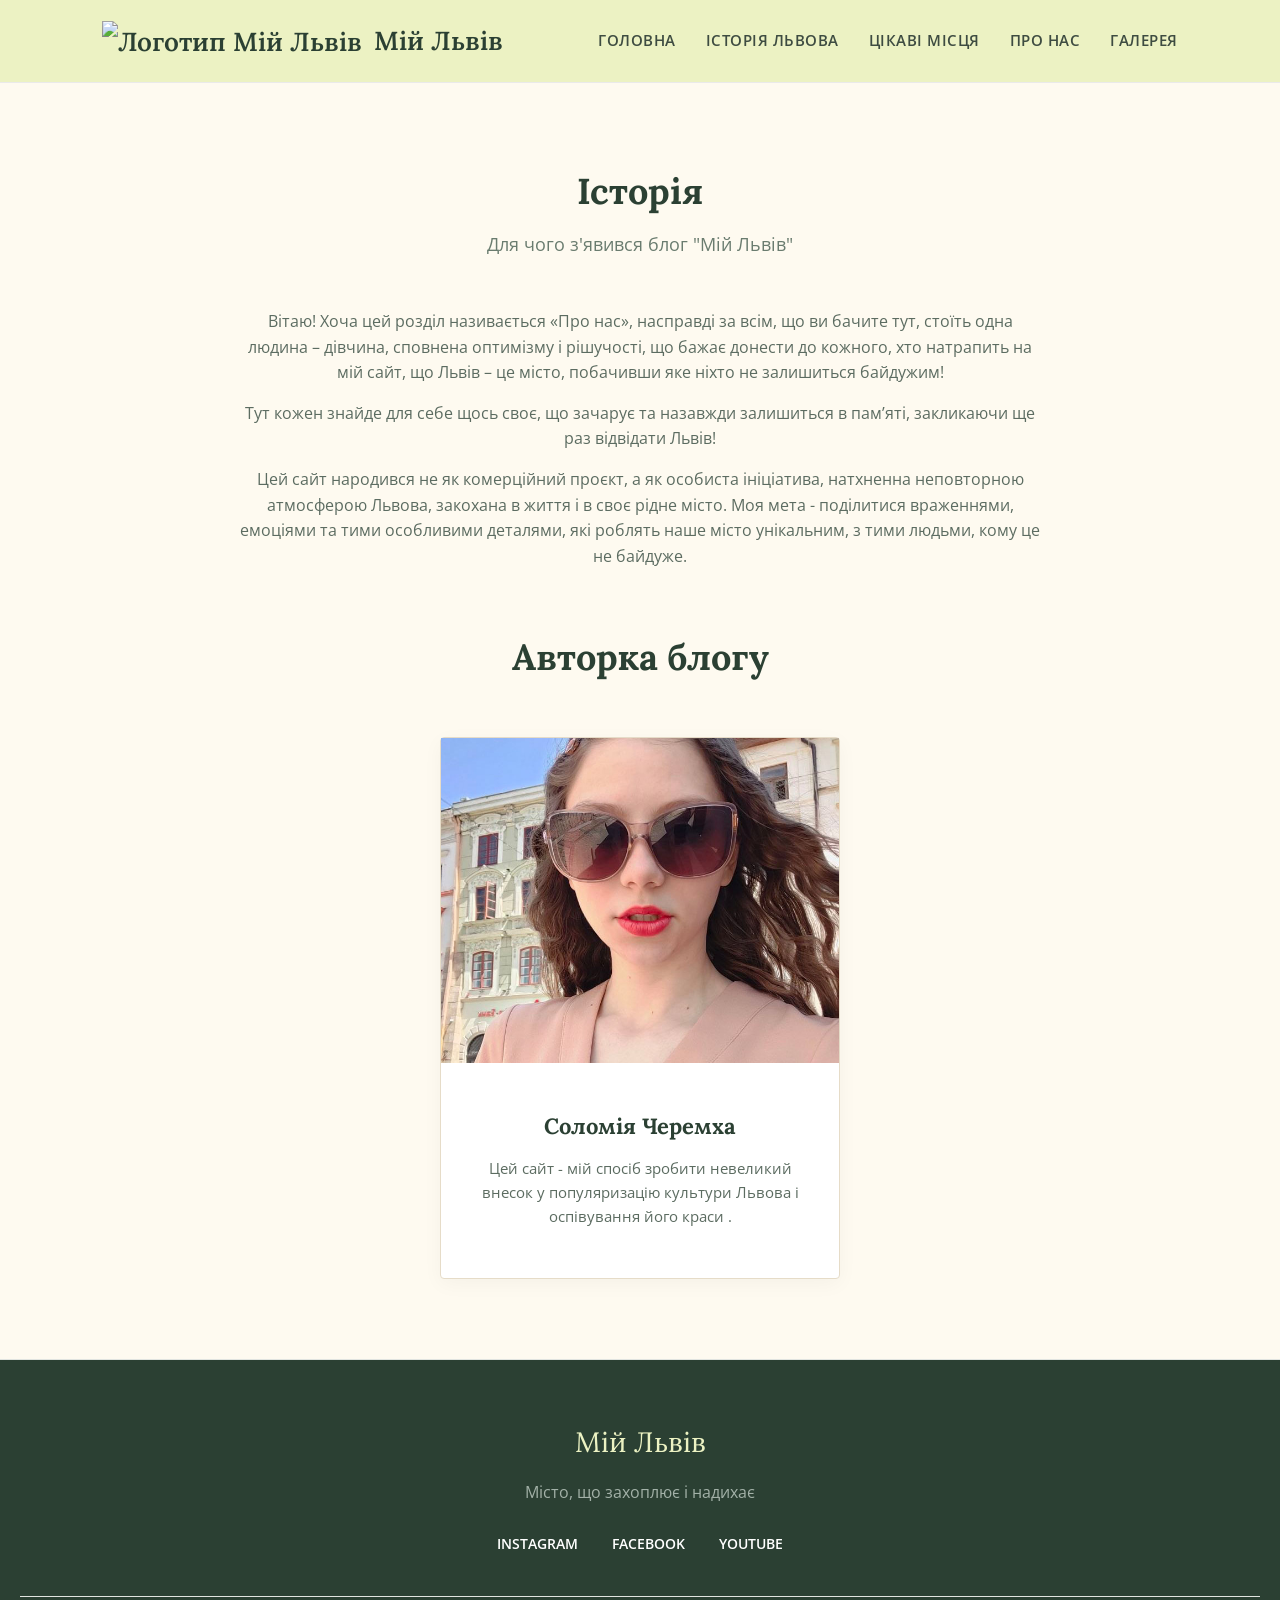
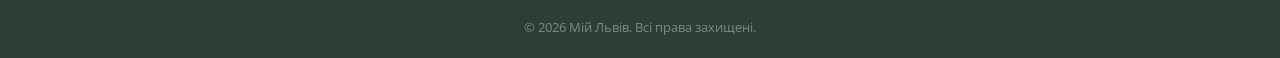
==== about.html @ 12760fdb "Add files via upload" ====
<!DOCTYPE html>
<html lang="uk">
<head>
    <meta charset="UTF-8">
    <meta name="viewport" content="width=device-width, initial-scale=1.0">
    <title>Авторка блогу</title>
    <link rel="stylesheet" href="style.css">
    <link href="https://fonts.googleapis.com/css2?family=Lora:ital,wght@0,400;0,600;1,400&family=Open+Sans:wght@300;400;600&display=swap" rel="stylesheet">
</head>
<body>

    <header>
        <div class="logo">
        <a href="index.html" class="logo-link">
            <img src="img/logo.png" alt="Логотип Мій Львів" class="logo-img">
            <span>Мій Львів</span>
        </a>
		</div>
        <nav>
            <ul>
                <li><a href="index.html">Головна</a></li>
                <li><a href="history.html">Історія Львова</a></li>
                <li class="dropdown">
                    <a href="places.html">Цікаві місця</a>
                    <ul class="submenu">
							<li><a href="places.html?category=Парки">Парки</a></li>
							<li><a href="places.html?category=Заклади">Заклади</a></li>
							<li><a href="places.html?category=Архітектура">Архітектура</a></li>
                    </ul>
                </li>
                <li><a href="about.html">Про нас</a></li>
                <li class="dropdown">
                    <a href="gallery.html">Галерея</a>
                    <ul class="submenu">
                        <li><a href="gallery.html?category=photo">Фотографії</a></li>
                        <li><a href="gallery.html?category=video">Відео</a></li>
                    </ul>
                </li>
            </ul>
        </nav>
    </header>

    <main class="container">
        
        <div class="section-title">
            <h2>Історія</h2>
            <p>Для чого з'явився блог "Мій Львів"</p>
        </div>
        
        <div style="max-width: 800px; margin: 0 auto 60px; text-align: center; color: #5c6c61; font-size: 16px;">
            <p style="margin-bottom: 15px;">Вітаю! Хоча цей розділ називається «Про нас», насправді за всім, що ви бачите тут, стоїть одна людина – дівчина, сповнена оптимізму і рішучості, що бажає донести до кожного, хто натрапить на мій сайт, що Львів – це місто, побачивши яке ніхто не залишиться байдужим! </p> 
			<p style="margin-bottom: 15px;">Тут кожен знайде для себе щось своє, що зачарує та назавжди залишиться в пам’яті, закликаючи ще раз відвідати Львів!</p>
            <p>Цей сайт народився не як комерційний проєкт, а як особиста ініціатива, натхненна неповторною атмосферою Львова, закохана в життя і в своє рідне місто.  Моя мета - поділитися враженнями, емоціями та тими особливими деталями, які роблять наше місто унікальним, з тими людьми, кому це не байдуже.</p>
        </div>

        <div class="section-title">
            <h2>Авторка блогу</h2>
        </div>

        <div class="blog-grid" style="display: flex; justify-content: center;">
    
    <article class="post-card" style="max-width: 400px; width: 100%;">
        <div class="img-wrapper">
            <img src="img/about.jpg" alt="Соломія">
        </div>
        <div class="post-content" style="text-align: center;"> <span class="category"></span>
            <h3>Соломія Черемха</h3>
            <p>Цей сайт - мій спосіб зробити невеликий внесок у популяризацію культури Львова і оспівування його краси .</p>
        </div>
    </article>

		</div>
    </main>

    <footer>
        <div class="footer-content">
            <div class="footer-logo">Мій Львів</div>
            <p>Місто, що захоплює і надихає</p>
            <div class="socials">
                <a href="#">Instagram</a>
                <a href="#">Facebook</a>
                <a href="#">YouTube</a>
            </div>
        </div>
        <div class="copyright">
            <p>&copy; 2026 Мій Львів. Всі права захищені.</p>
        </div>
    </footer>

	<script src="script.js"></script>
</body>
</html>
---- style.css ----
* {
    margin: 0;
    padding: 0;
    box-sizing: border-box;
}

body {
    font-family: 'Open Sans', sans-serif;
    line-height: 1.6;
    background-color: #FEFAF0; 
    color: #3e4c41; 
}

h1, h2, h3, .logo, .footer-logo {
    font-family: 'Lora', serif; 
    color: #2b4033; 
}

a {
    text-decoration: none;
    color: inherit;
    transition: color 0.3s ease;
}


header {
    background-color: #ECF2C3;
    padding: 20px 8%;
    display: flex;
    justify-content: space-between;
    align-items: center;
    border-bottom: 1px solid #eaeaea;
    position: sticky;
    top: 0;
    z-index: 100;
}

.logo-link {
    display: flex;
    align-items: center; 
    gap: 12px;           
    text-decoration: none;
}


.logo-img {
    height: 40px;        
    width: auto;         
    display: block;
}


.logo span {
    font-family: 'Lora', serif;
    font-size: 26px;
    font-weight: 600;
    color: #2b4033;
}

.logo {
    font-size: 26px;
    font-weight: 600;
}

nav ul {
    list-style: none;
    display: flex;
    gap: 30px;
}

nav ul li {
    position: relative;
}

nav a {
    font-size: 15px;
    font-weight: 600;
    text-transform: uppercase;
    letter-spacing: 0.5px;
}

nav a:hover {
    color: #6b8e23; 
}





.dropdown {
    position: relative;
}

.submenu {
    position: absolute;
    top: 100%;
    left: 0;
    background: #FCFFE6;
    list-style: none;
    padding: 10px 0;
    margin: 0;
    min-width: 180px;
    box-shadow: 0 5px 15px rgba(0,0,0,0.1);
    
    opacity: 0;
    visibility: hidden;
    transform: translateY(10px);
    transition: all 0.3s ease;
    display: block; 
}

.submenu li {
    padding: 0;
    margin: 0;
    display: block; 
    width: 100%;
}

.submenu li a {
    display: block;
    padding: 10px 20px;
    color: #333;
    text-decoration: none;
    font-size: 14px;
    transition: background-color 0.2s, color 0.2s;
    text-transform: none; 
}

.submenu li a:hover {
    background-color: #d8e0a8;
    color: #2b4033; 
}

.dropdown:hover .submenu {
    opacity: 1;
    visibility: visible;
    transform: translateY(0);
}



.hero {
   
    background: linear-gradient(rgba(43, 64, 51, 0.6), rgba(43, 64, 51, 0.4)), 
                url('img/l.jpg') center/cover no-repeat;
    height: 60vh;
    display: flex;
    align-items: center;
    justify-content: center;
    text-align: center;
    color: #fff;
    padding: 0 20px;
}

.hero h1 {
    font-size: 54px;
    color: #fff;
    margin-bottom: 15px;
}

.hero p {
    font-size: 20px;
    margin-bottom: 30px;
    max-width: 600px;
    margin-left: auto;
    margin-right: auto;
}

.btn {
    background-color: #6b8e23; 
    color: #fff;
    padding: 12px 30px;
    font-size: 16px;
    font-weight: 600;
    border-radius: 4px;
    text-transform: uppercase;
    letter-spacing: 1px;
}

.btn:hover {
    background-color: #55711c;
}




.container {
    max-width: 1200px;
    margin: 80px auto;
    padding: 0 20px;
}

.section-title {
    text-align: center;
    margin-bottom: 50px;
}

.section-title h2 {
    font-size: 36px;
    margin-bottom: 10px;
}

.section-title p {
    font-size: 18px;
    color: #6a7c6f;
}



.blog-grid {
    display: grid;
    grid-template-columns: repeat(auto-fill, minmax(320px, 1fr));
    gap: 40px;
}

.post-card {
    background: #FFFFFF;
    border-radius: 4px; 
	border: 1px solid #E6DCC8; 
	box-shadow: 0 5px 20px rgba(0,0,0,0.04);
    transition: transform 0.3s ease;
    display: flex;
    flex-direction: column;
}

.post-card:hover {
    transform: translateY(-8px);
	box-shadow: 0 8px 20px rgba(0,0,0,0.1);
}

.img-wrapper {
    overflow: hidden;
}

.post-card img {
    width: 100%;
    height: 325px;
    object-fit: cover;
    transition: transform 0.5s ease;
}

.post-card:hover img {
    transform: scale(1.05); 
}

.post-content {
    padding: 30px;
    display: flex;
    flex-direction: column;
    flex-grow: 1;
}

.category {
    font-size: 12px;
    color: #6b8e23;
    text-transform: uppercase;
    font-weight: 600;
    letter-spacing: 1.5px;
    margin-bottom: 10px;
}

.post-content h3 {
    font-size: 22px;
    margin-bottom: 15px;
    line-height: 1.4;
}

.post-content p {
    font-size: 15px;
    color: #5c6c61;
    margin-bottom: 20px;
    flex-grow: 1;
}

.read-more {
    font-weight: 600;
    font-size: 14px;
    color: #2b4033;
    display: inline-block;
    align-self: flex-start;
}

.read-more:hover {
    color: #6b8e23;
}






.container {
    max-width: 1200px;
    margin: 80px auto;
    padding: 0 20px;
}

.page-title {
    font-size: 36px;
    text-align: center;
    margin-bottom: 60px;
}

.main-content-wrapper {
    display: flex;
    gap: 40px;
}


.sidebar-filter {
    flex: 0 0 220px;
    border-right: 1px solid #eaeaea;
    padding-right: 20px;
}

.sidebar-filter h2 {
    font-size: 20px;
    margin-bottom: 25px;
    padding-bottom: 10px;
    border-bottom: 1px solid #eaeaea;
}

.sidebar-filter ul {
    list-style: none;
}

.sidebar-filter li {
    padding: 12px 0;
}

.sidebar-filter li a {
    font-size: 14px;
    text-transform: uppercase;
    letter-spacing: 0.5px;
    color: #555;
    display: block;
    transition: color 0.2s;
}

.sidebar-filter li:hover a, 
.sidebar-filter li.active a {
    color: #6b8e23;
    font-weight: 600;
}

/* Список місць */
.places-list {
    flex: 1;
    display: flex;
    flex-direction: column;
    gap: 40px;
}


.place-card {
    display: flex;
    background: #fff;
    border-radius: 0;
    box-shadow: 0 5px 15px rgba(0,0,0,0.03);
    transition: transform 0.3s ease;
}

.place-card:hover {
    transform: translateY(-5px);
}


.date-block {
    flex: 0 0 100px;
    display: flex;
    flex-direction: column;
    align-items: center;
    justify-content: center;
    background-color: #fafafa;
    border-right: 1px solid #eaeaea;
    padding: 20px;
}

.date-block .day {
    font-size: 32px;
    font-weight: 700;
    color: #2b4033;
}

.date-block .month {
    font-size: 14px;
    text-transform: uppercase;
    color: #888;
    letter-spacing: 1px;
}


.main-info {
    flex: 1;
    padding: 30px;
    display: flex;
    flex-direction: column;
}

.place-category {
    font-size: 12px;
    color: #6b8e23;
    text-transform: uppercase;
    font-weight: 600;
    letter-spacing: 1.5px;
    margin-bottom: 5px;
}

.place-title {
    font-size: 24px;
    margin-bottom: 20px;
    line-height: 1.3;
}

.place-img-wrapper {
    margin-bottom: 20px;
    overflow: hidden;
}

.place-img-wrapper img {
    width: 100%;
    height: 350px; 
    object-fit: cover;
    transition: transform 0.5s ease;
}

.place-card:hover .place-img-wrapper img {
    transform: scale(1.03);
}

.place-excerpt {
    font-size: 15px;
    color: #5c6c61;
    margin-bottom: 20px;
    flex-grow: 1;
}


.place-meta {
    display: flex;
    justify-content: space-between;
    align-items: center;
    border-top: 1px solid #eaeaea;
    padding-top: 15px;
    font-size: 14px;
}

.place-location {
    color: #777;
}

.place-location .pin-icon {
    margin-right: 5px;
    color: #6b8e23;
}

.btn-details {
    background-color: #6b8e23;
    color: #fff;
    padding: 10px 20px;
    border-radius: 2px;
    text-transform: uppercase;
    letter-spacing: 1px;
    font-weight: 600;
    font-size: 13px;
    transition: background-color 0.3s ease;
}

.btn-details:hover {
    background-color: #55711c;
}















.article-container {
    max-width: 1200px;
    margin: 60px auto;
    padding: 0 40px;
    display: flex;
    gap: 50px; 
    align-items: flex-start;
}


.article-visuals {
    flex: 0 0 400px; 
    display: flex;
    flex-direction: column;
    gap: 20px;
}

.main-article-img img {
    width: 100%;
    height: 500px;
    object-fit: cover;
    border: 1px solid #ddd;
}

.article-gallery-wrapper {
    display: flex;
    align-items: center;
    justify-content: space-between;
    gap: 10px;
}

.mini-gallery {
    display: flex;
    gap: 10px;
}

.mini-gallery img {
    width: 80px;
    height: 60px;
    object-fit: cover;
    cursor: pointer;
    border: 1px solid #ccc;
}

.nav-arrow {
    background: none;
    border: none;
    font-size: 20px;
    color: #6b8e23;
    cursor: pointer;
}

.back-link {
    display: inline-block;
    margin-top: 10px;
    font-size: 14px;
    text-decoration: underline;
    color: #555;
    transition: color 0.3s;
}

.back-link:hover {
    color: #6b8e23;
}


.article-visuals {
    flex: 0 0 400px;
    display: flex;
    flex-direction: column;
    gap: 20px;
    margin-top: 90px; 
}
.article-content {
    flex: 1;
}


.article-title {
    font-size: 42px;
    margin-bottom: 30px;
    border-bottom: 2px solid #ECF2C3;
    display: inline-block; 
    padding-bottom: 10px;
}


.article-text p {
    font-size: 18px;
    line-height: 1.8;
    color: #444;
    margin-bottom: 20px;
    text-align: justify; 
}


@media (max-width: 900px) {
    .article-container {
        flex-direction: column;
        align-items: center;
    }
    .article-visuals {
        flex: 0 0 auto;
        width: 100%;
        max-width: 500px;
    }
}

.thumb {
    transition: 0.3s;
    opacity: 0.6;
}

.thumb.active-thumb {
    opacity: 1;
    border: 2px solid #6b8e23;
}

.main-img-click {
    cursor: zoom-in;
}



.lightbox .nav-arrow {
    position: absolute;
    top: 50%;
    transform: translateY(-50%);
    font-size: 50px;
    color: white;
    background: none;
    border: none;
    cursor: pointer;
    z-index: 2001;
    padding: 20px;
    transition: color 0.3s;
}

.lightbox .nav-arrow:hover {
    color: #ECF2C3;
}

#modal-prev { left: 20px; }
#modal-next { right: 20px; }

@media (max-width: 600px) {
    .lightbox .nav-arrow { font-size: 30px; padding: 10px; }
}


.back-container {
    margin-top: 30px; 
    display: flex;
    justify-content: flex-start;
}


.btn-back {
    display: inline-block;
    background-color: #6b8e23; 
    color: #fff !important; 
    padding: 12px 25px;
    border-radius: 4px;
    font-size: 14px;
    font-weight: 600;
    text-transform: uppercase;
    letter-spacing: 1px;
    transition: background-color 0.3s ease, transform 0.2s ease;
    text-decoration: none;
}

.btn-back:hover {
    background-color: #55711c; 
    transform: translateX(-5px); 
}


@media (max-width: 900px) {
    .back-container {
        justify-content: center;
        margin-bottom: 40px;
    }
}









.gallery-pure-grid {
    flex: 1;
    display: grid;
    grid-template-columns: repeat(auto-fill, minmax(280px, 1fr));
    gap: 15px;
    align-content: start;
}

.gallery-item-clean {
    cursor: pointer;
    overflow: hidden;
    position: relative;
    border-radius: 4px;
    background: #000;
}

.gallery-item-clean .img-container {
    height: 250px;
}

.gallery-item-clean img {
    width: 100%;
    height: 100%;
    object-fit: cover;
    transition: transform 0.5s ease, opacity 0.3s ease;
}

.gallery-item-clean:hover img {
    transform: scale(1.1);
    opacity: 0.8;
}


.video-overlay {
    position: relative;
}

.play-icon {
    position: absolute;
    top: 50%;
    left: 50%;
    transform: translate(-50%, -50%);
    background: rgba(107, 142, 35, 0.8);
    color: white;
    width: 50px;
    height: 50px;
    border-radius: 50%;
    display: flex;
    align-items: center;
    justify-content: center;
    font-size: 20px;
    border: 2px solid #fff;
}


.lightbox {
    display: none;
    position: fixed;
    z-index: 2000;
    top: 0;
    left: 0;
    width: 100%;
    height: 100%;
    background-color: rgba(0, 0, 0, 0.9);
    padding: 40px;
    box-sizing: border-box;
}

.lightbox-content {
    display: flex;
    flex-direction: column;
    align-items: center;
    justify-content: center;
    height: 100%;
    max-width: 1000px;
    margin: 0 auto;
}

#lightbox-img {
    max-width: 100%;
    max-height: 70vh;
    box-shadow: 0 0 20px rgba(0,0,0,0.5);
    border-radius: 4px;
}

.lightbox-caption {
    width: 100%;
    color: #fff;
    text-align: center;
    margin-top: 20px;
    background: rgba(255,255,255,0.1);
    padding: 20px;
    border-radius: 4px;
}

.lightbox-caption h3 {
    font-family: 'Lora', serif;
    color: #ECF2C3;
    margin-bottom: 10px;
}

.lightbox-caption p {
    font-size: 14px;
    color: #ccc;
}

.close-lightbox {
    position: absolute;
    top: 20px;
    right: 40px;
    color: #fff;
    font-size: 40px;
    cursor: pointer;
    transition: 0.3s;
}

.close-lightbox:hover { color: #6b8e23; }







.lightbox-wrapper {
    display: flex;
    flex-direction: column;
    align-items: center;
    justify-content: center;
    height: 100%;
    max-width: 90%;
    margin: 0 auto;
    position: relative;
}


.lightbox-caption {
    width: 100%;
    max-width: 800px; 
    background: rgba(26, 26, 26, 0.9); 
    padding: 20px;
    text-align: center;
    border-radius: 0 0 4px 4px; 
    margin-top: -5px; 
}

.lightbox-caption h3 {
    font-family: 'Lora', serif;
    color: #ECF2C3; 
    font-size: 20px;
    margin-bottom: 8px;
}

.lightbox-caption p {
    color: #ccc;
    font-size: 14px;
    line-height: 1.4;
}


.lightbox-content {
    max-width: 100%;
    max-height: 75vh;
    object-fit: contain;
    border-radius: 4px 4px 0 0;
}







.lightbox-content {
    position: relative;
    margin: 40px auto;
    max-width: 90%;
    display: flex;
    justify-content: center;
    align-items: center;
}


.lightbox-content.video-mode {
    width: 80vw;         
    max-width: 900px;    
    height: 500px;       
    background: #000;    
    border-radius: 8px;
    box-shadow: 0 0 30px rgba(0,0,0,0.5);
}


#lightbox-video {
    width: 100%;
    height: 100%;
    object-fit: contain; 
}


#lightbox-img {
    max-width: 100%;
    max-height: 85vh;
    display: block;
}

.lightbox .nav-arrow {
    position: absolute;
    top: 50%;
    transform: translateY(-50%);
    background: rgba(0, 0, 0, 0.3); 
    color: white;
    border: none;
    font-size: 40px;
    padding: 15px 20px;
    cursor: pointer;
    z-index: 2100;
    transition: background 0.3s, color 0.3s;
    border-radius: 5px;
}

.lightbox .nav-arrow:hover {
    background: rgba(107, 142, 35, 0.8); 
    color: #ECF2C3;
}

#modal-prev { left: 20px; }
#modal-next { right: 20px; }


@media (max-width: 768px) {
    .lightbox .nav-arrow {
        font-size: 24px;
        padding: 10px;
    }
}







footer {
    background-color: #2B4033; 
    border-top: 1px solid #e1e4e0;
    text-align: center;
    padding: 60px 20px 20px;
    margin-top: 60px;
}

.footer-logo {
	color: #ECF2C3;
    font-size: 28px;
    margin-bottom: 15px;
}

.footer-content p {
    color: #A3B1A8;
    margin-bottom: 25px;
}

.socials {
    margin-bottom: 40px;
}

.socials a {
    margin: 0 15px;
    font-weight: 600;
    font-size: 14px;
    text-transform: uppercase;
    color: #FFFFFF;
}

.socials a:hover {
    color: #ECF2C3;
}

.copyright {
    border-top: 1px solid #e1e4e0;
    padding-top: 20px;
    font-size: 13px;
    color: #7A8B80;
}


@media (max-width: 768px) {
    header {
        flex-direction: column;
        gap: 15px;
    }
    nav ul {
        flex-wrap: wrap;
        justify-content: center;
        gap: 15px;
    }
    .hero h1 {
        font-size: 38px;
    }
}
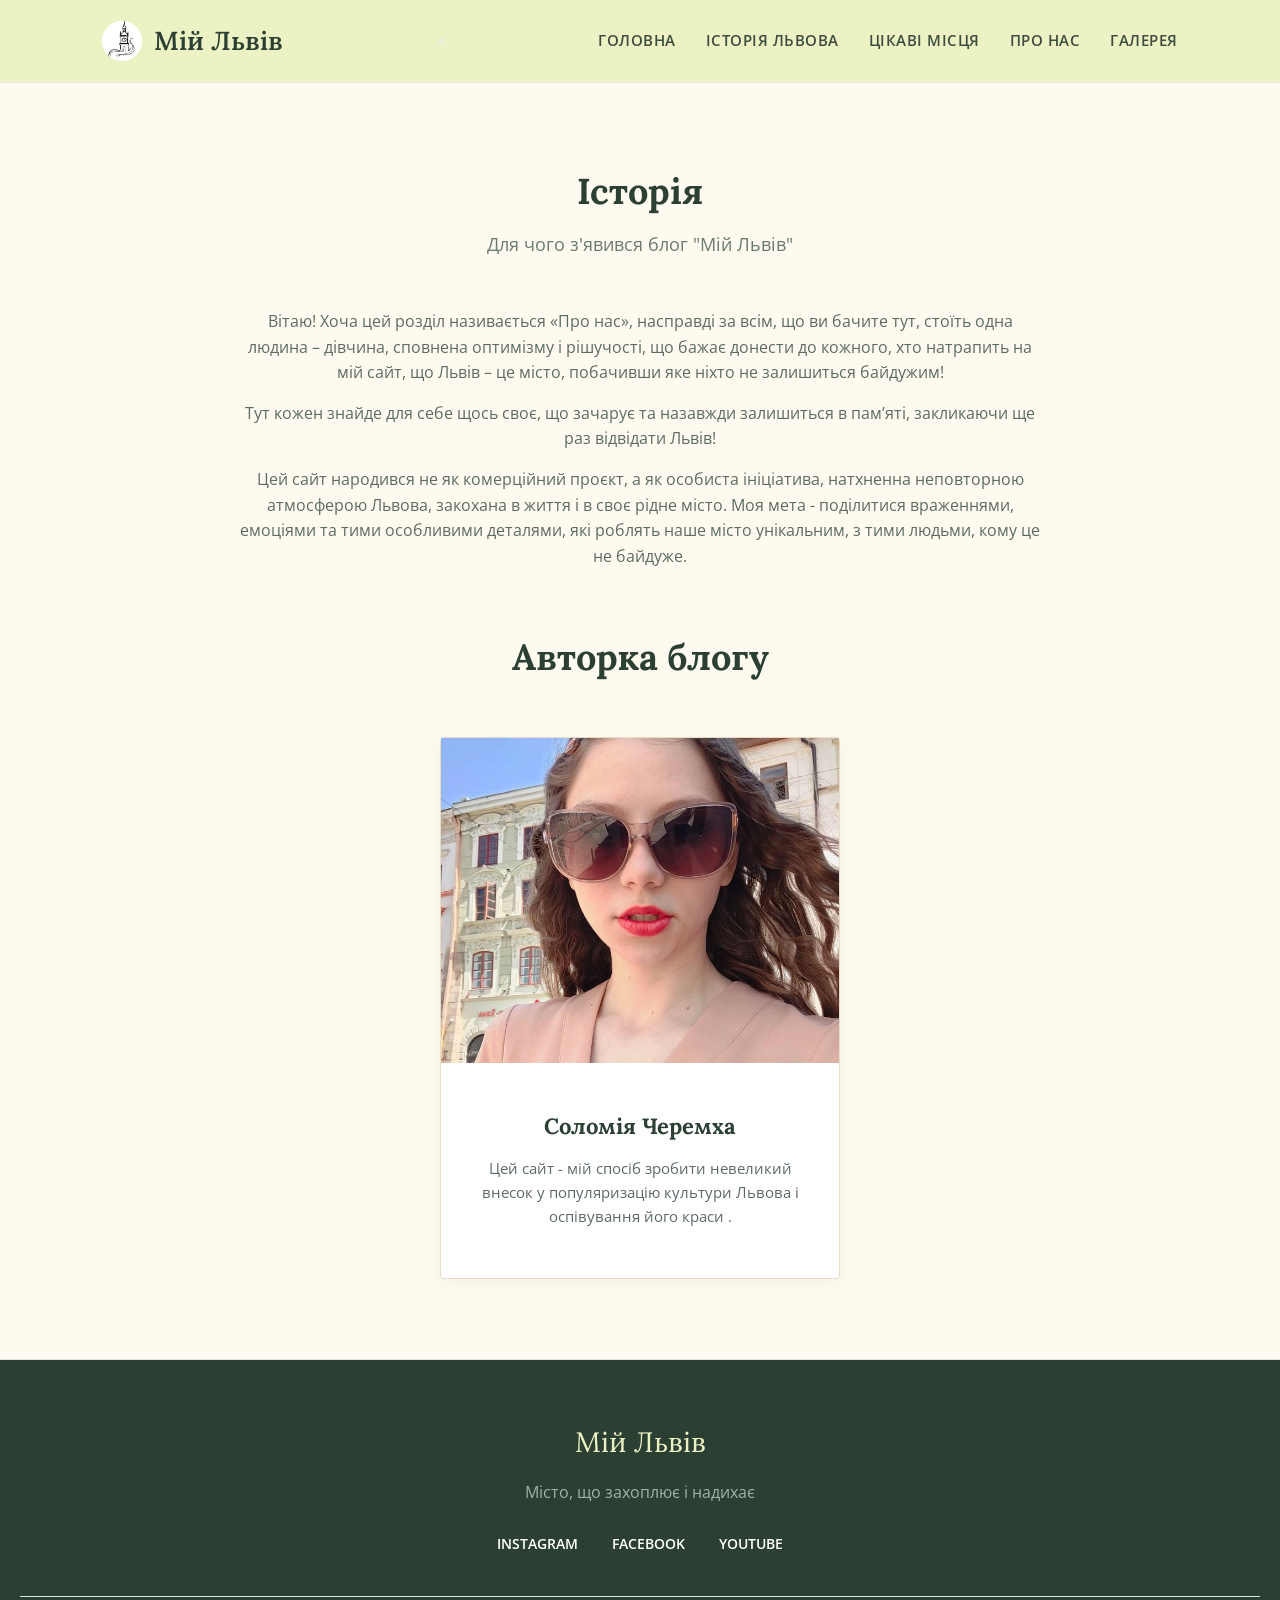
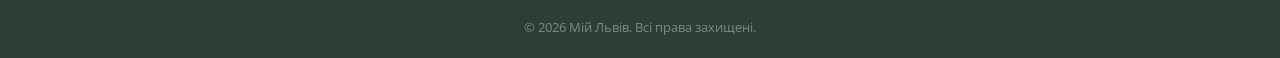
==== commit d0c215e7: "Add files via upload" ====
--- a/about.html
+++ b/about.html
@@ -16,6 +16,13 @@
             <span>Мій Львів</span>
         </a>
 		</div>
+		
+		<button class="menu-toggle" aria-label="Відкрити меню">
+			<span></span>
+			<span></span>
+			<span></span>
+		</button>
+		
         <nav>
             <ul>
                 <li><a href="index.html">Головна</a></li>
--- a/style.css
+++ b/style.css
@@ -9,6 +9,8 @@
     line-height: 1.6;
     background-color: #FEFAF0; 
     color: #3e4c41; 
+	overflow-x: hidden; 
+    width: 100%;
 }
 
 h1, h2, h3, .logo, .footer-logo {
@@ -962,17 +964,302 @@
 }
 
 
+
+
+
+
+
+
+
+
+
+
+
+
+
+
+
+
+
+
+
+
+
+
+
+
+
+
+
+
 @media (max-width: 768px) {
     header {
+        padding: 15px 5%;
+        position: relative;
+        display: flex;
+        justify-content: space-between;
+        align-items: center;
+    }
+
+    /* Кнопка Гамбургера */
+    .menu-toggle {
+        display: flex;
+        flex-direction: column;
+        justify-content: space-between;
+        width: 30px;
+        height: 21px;
+        background: transparent;
+        border: none;
+        cursor: pointer;
+        z-index: 110;
+    }
+
+    .menu-toggle span {
+        width: 100%;
+        height: 3px;
+        background-color: #2b4033;
+        transition: all 0.3s ease;
+    }
+
+    /* Анімація перетворення на хрестик при активації */
+    .menu-toggle.active span:nth-child(1) {
+        transform: translateY(9px) rotate(45deg);
+    }
+    .menu-toggle.active span:nth-child(2) {
+        opacity: 0;
+    }
+    .menu-toggle.active span:nth-child(3) {
+        transform: translateY(-9px) rotate(-45deg);
+    }
+
+    /* Мобільне меню */
+    nav {
+        position: absolute;
+        top: 100%;
+        left: 0;
+        width: 100%;
+        background-color: #ECF2C3;
+        box-shadow: 0 5px 10px rgba(0,0,0,0.1);
+        max-height: 0;
+        overflow: hidden;
+        transition: max-height 0.3s ease-in-out;
+        z-index: 105;
+    }
+	
+
+
+    /* Клас, який додаватиметься через JS */
+    nav.open {
+        max-height: 400px; /* Достатня висота, щоб вмістити всі пункти */
+    }
+
+    nav ul {
+        flex-direction: column;
+        align-items: center;
+        padding: 20px 0;
+        gap: 20px;
+    }
+
+    nav a {
+        font-size: 18px;
+        display: block;
+        width: 100%;
+        text-align: center;
+    }
+	
+	
+	
+nav .submenu {
+        position: relative; /* Відміняємо absolute */
+        top: 0;
+        left: 0;
+        box-shadow: none;
+        background: rgba(43, 64, 51, 0.05); /* Легке підсвічування фону для візуального розділення */
+        width: 100%;
+        padding: 0;
+        
+        /* Ховаємо за замовчуванням на мобільних */
+        display: none; 
+        opacity: 1;
+        visibility: visible;
+        transform: none;
+        transition: none;
+    }
+
+    /* Клас, який ми будемо додавати через JS при кліку */
+    nav .submenu.open-submenu {
+        display: block;
+        margin-top: 10px;
+    }
+
+    nav .submenu li a {
+        text-align: center;
+        padding: 12px 20px;
+        font-size: 16px;
+    }
+    
+    /* Збільшуємо max-height відкритого мобільного меню, 
+       щоб усередині помістилося ще й підменю */
+    nav.open {
+        max-height: 600px; 
+        overflow-y: auto; /* Якщо пунктів буде забагато, з'явиться внутрішній скролл */
+    }
+}
+
+    .hero h1 {
+        font-size: 34px;
+    }
+    
+    .hero p {
+        font-size: 16px;
+    }
+}
+
+
+@media (min-width: 769px) {
+    .dropdown:hover .submenu {
+        opacity: 1;
+        visibility: visible;
+        transform: translateY(0);
+    }
+}
+
+@media (max-width: 768px) {
+    .container {
+        margin: 40px auto; /* Зменшуємо гігантські десктопні відступи */
+        padding: 0 15px;   /* Робимо безпечні поля від країв екрану */
+        width: 100%;
+    }
+    
+    .places-list {
+        width: 100%;
+        gap: 25px; /* Трохи щільніше розміщуємо картки */
+    }
+}
+
+
+@media (max-width: 768px) {
+    /* ... ваші інші стилі ... */
+
+    .place-card {
+        flex-direction: column;
+        width: 100%;
+        max-width: 100%; /* Забороняємо картці розтягуватися понад екран */
+        overflow: hidden; /* Щоб закруглені краї чи картинки не вилазили */
+    }
+
+    .main-info {
+        flex: 1 1 auto; /* Дозволяємо контенту займати природну висоту */
+        width: 100%;    /* Займає повну ширину картки */
+        padding: 20px;
+    }
+
+    .place-img-wrapper {
+        width: 100%;
+        height: auto;
+        margin-bottom: 0;
+    }
+
+    .place-img-wrapper img {
+        width: 100%;
+        height: 240px; /* Чітко фіксуємо висоту картинки на мобільці */
+        object-fit: cover;
+    }
+    
+    /* Виправляємо нижню панель з кнопкою та гео-міткою */
+    .place-meta {
+        flex-direction: column;
+        align-items: stretch; /* Розтягуємо кнопку на всю ширину для зручності тапу пальцем */
+        gap: 15px;
+        width: 100%;
+    }
+}
+
+
+
+
+
+
+
+
+
+
+
+
+@media (max-width: 768px) {
+    /* 1. Переводимо головний контейнер сторінки у вертикальний рядок */
+    .main-content-wrapper {
+        flex-direction: column;
+        gap: 30px;
+    }
+
+    /* Сайдбар займає всю ширину, прибираємо правий бордер */
+    .sidebar-filter {
+        flex: 0 0 100%;
+        border-right: none;
+        border-bottom: 1px solid #eaeaea;
+        padding-right: 0;
+        padding-bottom: 20px;
+    }
+    
+    /* Робимо елементи фільтра горизонтальними, щоб не займали багато місця по вертикалі */
+    .sidebar-filter ul {
+        display: flex;
+        flex-wrap: wrap;
+        gap: 15px;
+        justify-content: center;
+    }
+
+    /* 2. Виправлення карток місць (.place-card) */
+    .place-card {
+        flex-direction: column; /* Ставимо дату, картинку і текст один під одним */
+        width: 100%;
+    }
+
+    /* Блок з датою тепер на всю ширину зверху */
+    .date-block {
+        flex: 0 0 auto;
+        width: 100%;
+        flex-direction: row;
+        gap: 10px;
+        padding: 10px;
+        border-right: none;
+        border-bottom: 1px solid #eaeaea;
+    }
+    
+    .date-block .day {
+        font-size: 24px;
+    }
+
+    /* Обгортка картинки та сама картинка */
+    .place-img-wrapper {
+        width: 100%;
+        margin-bottom: 10px;
+    }
+
+    .place-img-wrapper img {
+        height: 220px; /* Зменшуємо висоту для мобільних */
+    }
+
+    /* Падінги для текстового контенту картки */
+    .main-info {
+        padding: 20px;
+    }
+
+    .place-title {
+        font-size: 20px;
+        margin-bottom: 10px;
+    }
+
+    /* Мета-дані (локація та кнопка) */
+    .place-meta {
         flex-direction: column;
         gap: 15px;
-    }
-    nav ul {
-        flex-wrap: wrap;
-        justify-content: center;
-        gap: 15px;
-    }
-    .hero h1 {
-        font-size: 38px;
+        align-items: flex-start;
+    }
+
+    .btn-details {
+        width: 100%;
+        text-align: center;
     }
 }
